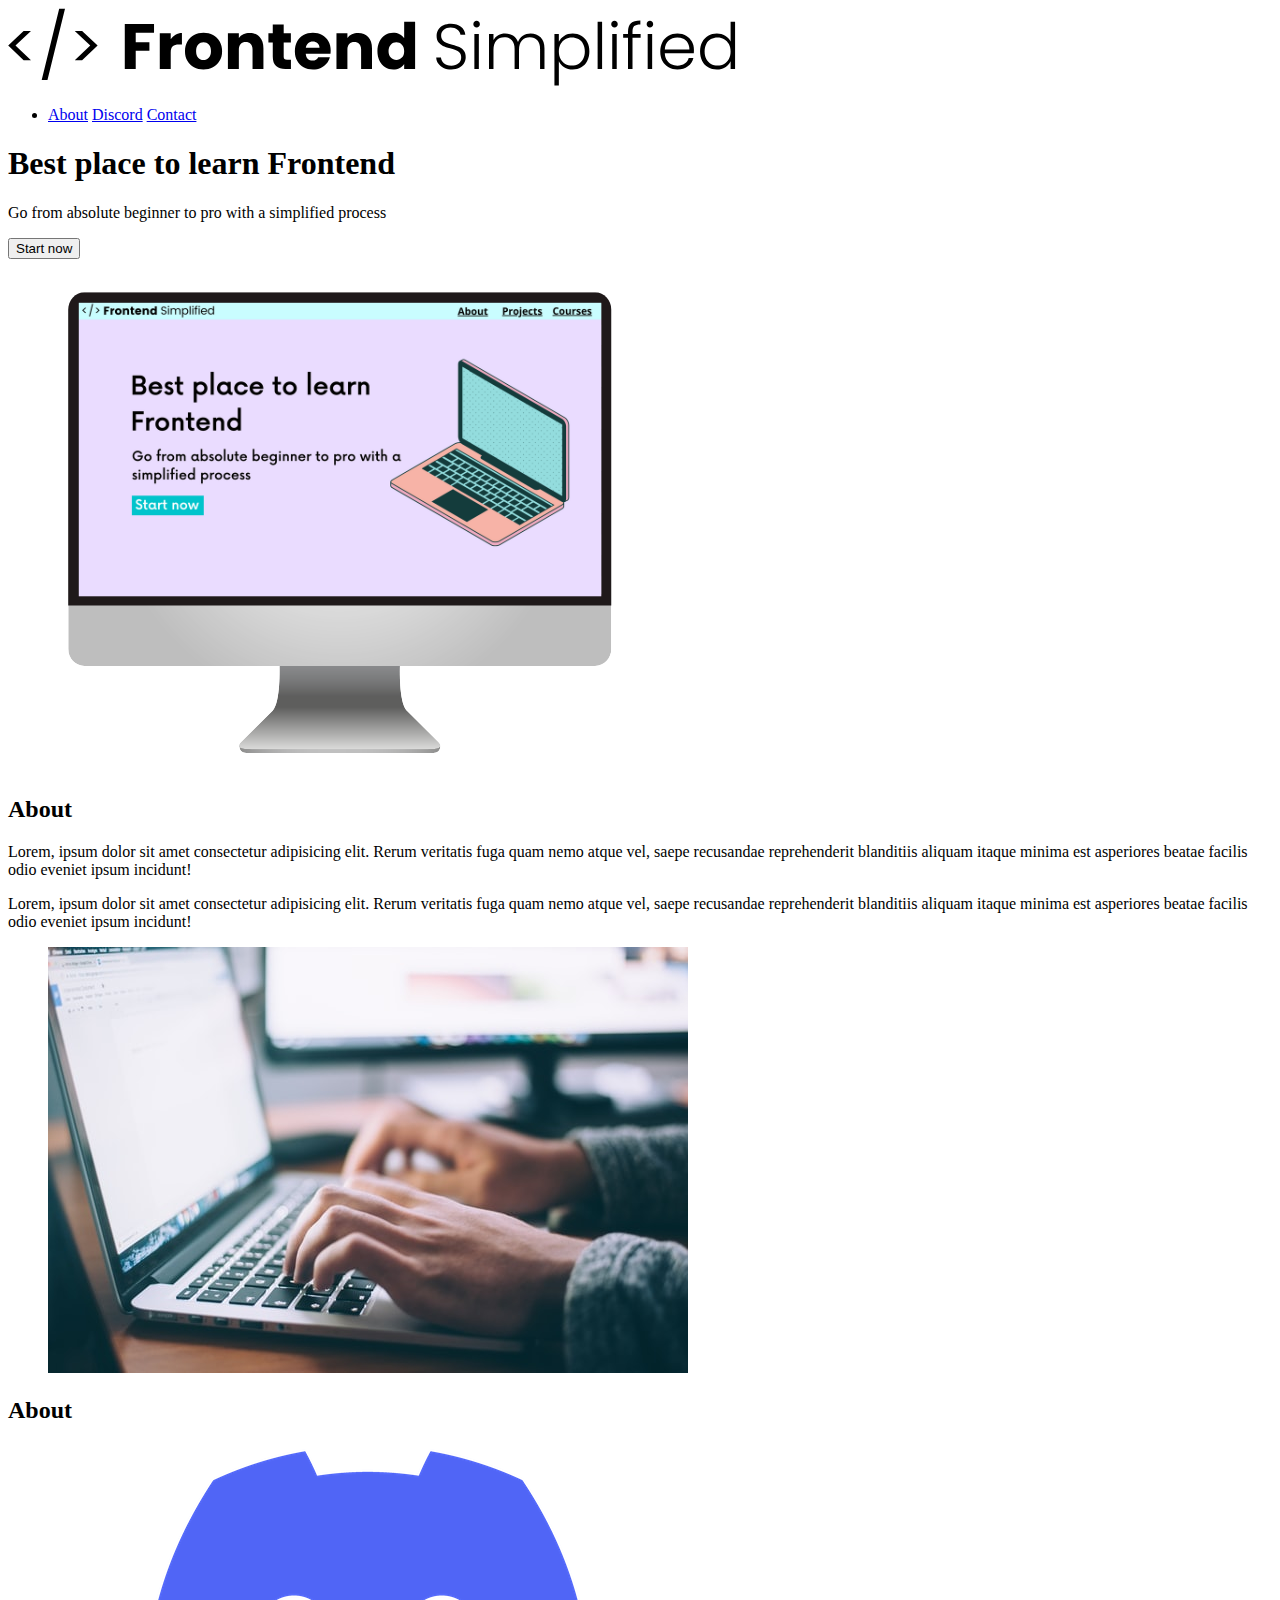
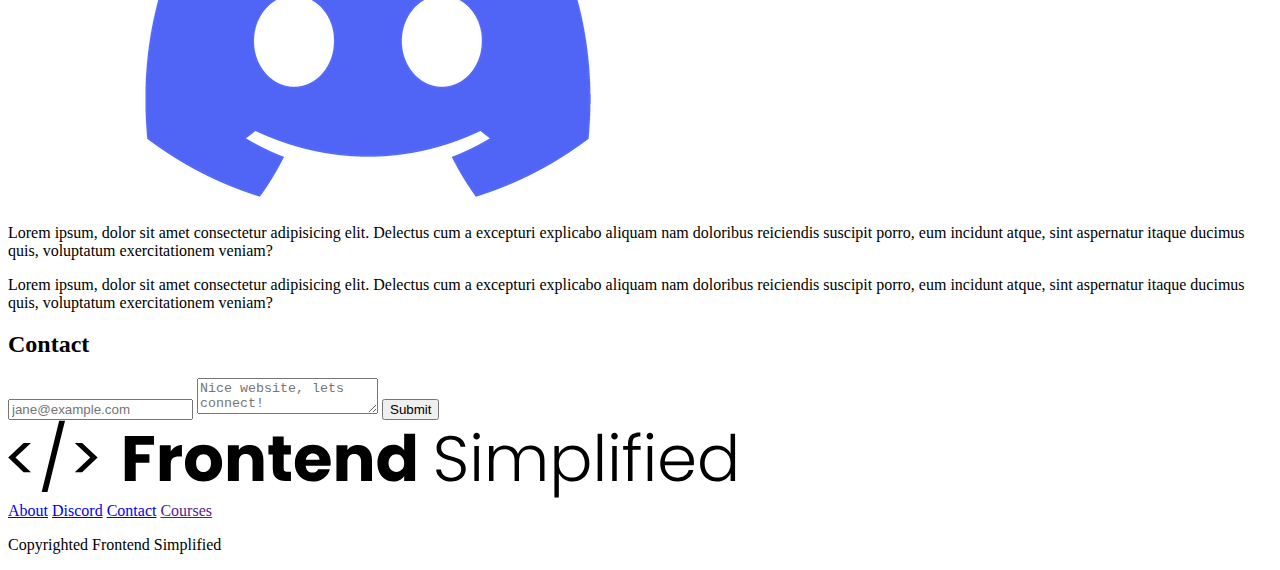
==== index.html @ a240bb8f "html practice" ====
<!DOCTYPE html>
<html lang="en">
  <head>
    <meta charset="UTF-8" />
    <meta http-equiv="X-UA-Compatible" content="IE=edge" />
    <meta name="viewport" content="width=device-width, initial-scale=1.0" />
    <title>Document</title>
    <link rel="stylesheet" href="styles.css" />
  </head>
  <body>
    <section>
      <nav>
        <img src="/HTML Practise Assets/FES.svg" alt="" />
        <ul>
          <li>
            <a href="#About">About</a>
            <a href="#Discord">Discord</a>
            <a href="#Contact">Contact</a>
          </li>
        </ul>
      </nav>
      <header>
        <div>
          <h1>Best place to learn Frontend</h1>
          <p>Go from absolute beginner to pro with a simplified process</p>
          <button>Start now</button>
        </div>
        <figure>
          <img src="/HTML Practise Assets/laptop.png" alt="Home page image" />
        </figure>
      </header>
    </section>
    <main>
      <section id="About">
        <h2>About</h2>
        <div>
          <p>
            Lorem, ipsum dolor sit amet consectetur adipisicing elit. Rerum
            veritatis fuga quam nemo atque vel, saepe recusandae reprehenderit
            blanditiis aliquam itaque minima est asperiores beatae facilis odio
            eveniet ipsum incidunt!
          </p>
          <p>
            Lorem, ipsum dolor sit amet consectetur adipisicing elit. Rerum
            veritatis fuga quam nemo atque vel, saepe recusandae reprehenderit
            blanditiis aliquam itaque minima est asperiores beatae facilis odio
            eveniet ipsum incidunt!
          </p>
        </div>
        <figure><img src="/HTML Practise Assets/about.jpg" alt="" /></figure>
      </section>
      <section id="Discord">
        <h2>About</h2>
        <figure><img src="/HTML Practise Assets/discord.png" alt="" /></figure>
        <div>
          <p>
            Lorem ipsum, dolor sit amet consectetur adipisicing elit. Delectus
            cum a excepturi explicabo aliquam nam doloribus reiciendis suscipit
            porro, eum incidunt atque, sint aspernatur itaque ducimus quis,
            voluptatum exercitationem veniam?
          </p>
          <p>
            Lorem ipsum, dolor sit amet consectetur adipisicing elit. Delectus
            cum a excepturi explicabo aliquam nam doloribus reiciendis suscipit
            porro, eum incidunt atque, sint aspernatur itaque ducimus quis,
            voluptatum exercitationem veniam?
          </p>
        </div>
      </section>
      <section id="Contact">
        <h2>Contact</h2>
        <form action="">
            <label for="Email"></label>
            <input type="" placeholder="jane@example.com">
            <label for="Message"></label>
            <textarea type="" placeholder="Nice website, lets connect!"></textarea>
            <button>Submit
            </button>
        </form>
      </section>
    </main>
    <footer>
        <img src="/HTML Practise Assets/FES.svg" alt="">
        <div>
            <a href="#About">About</a>
            <a href="#Discord">Discord</a>
            <a href="#Contact">Contact</a>
            <a href="">Courses</a>
        </div>
        <p>Copyrighted Frontend Simplified</p>
    </footer>
  </body>
</html>
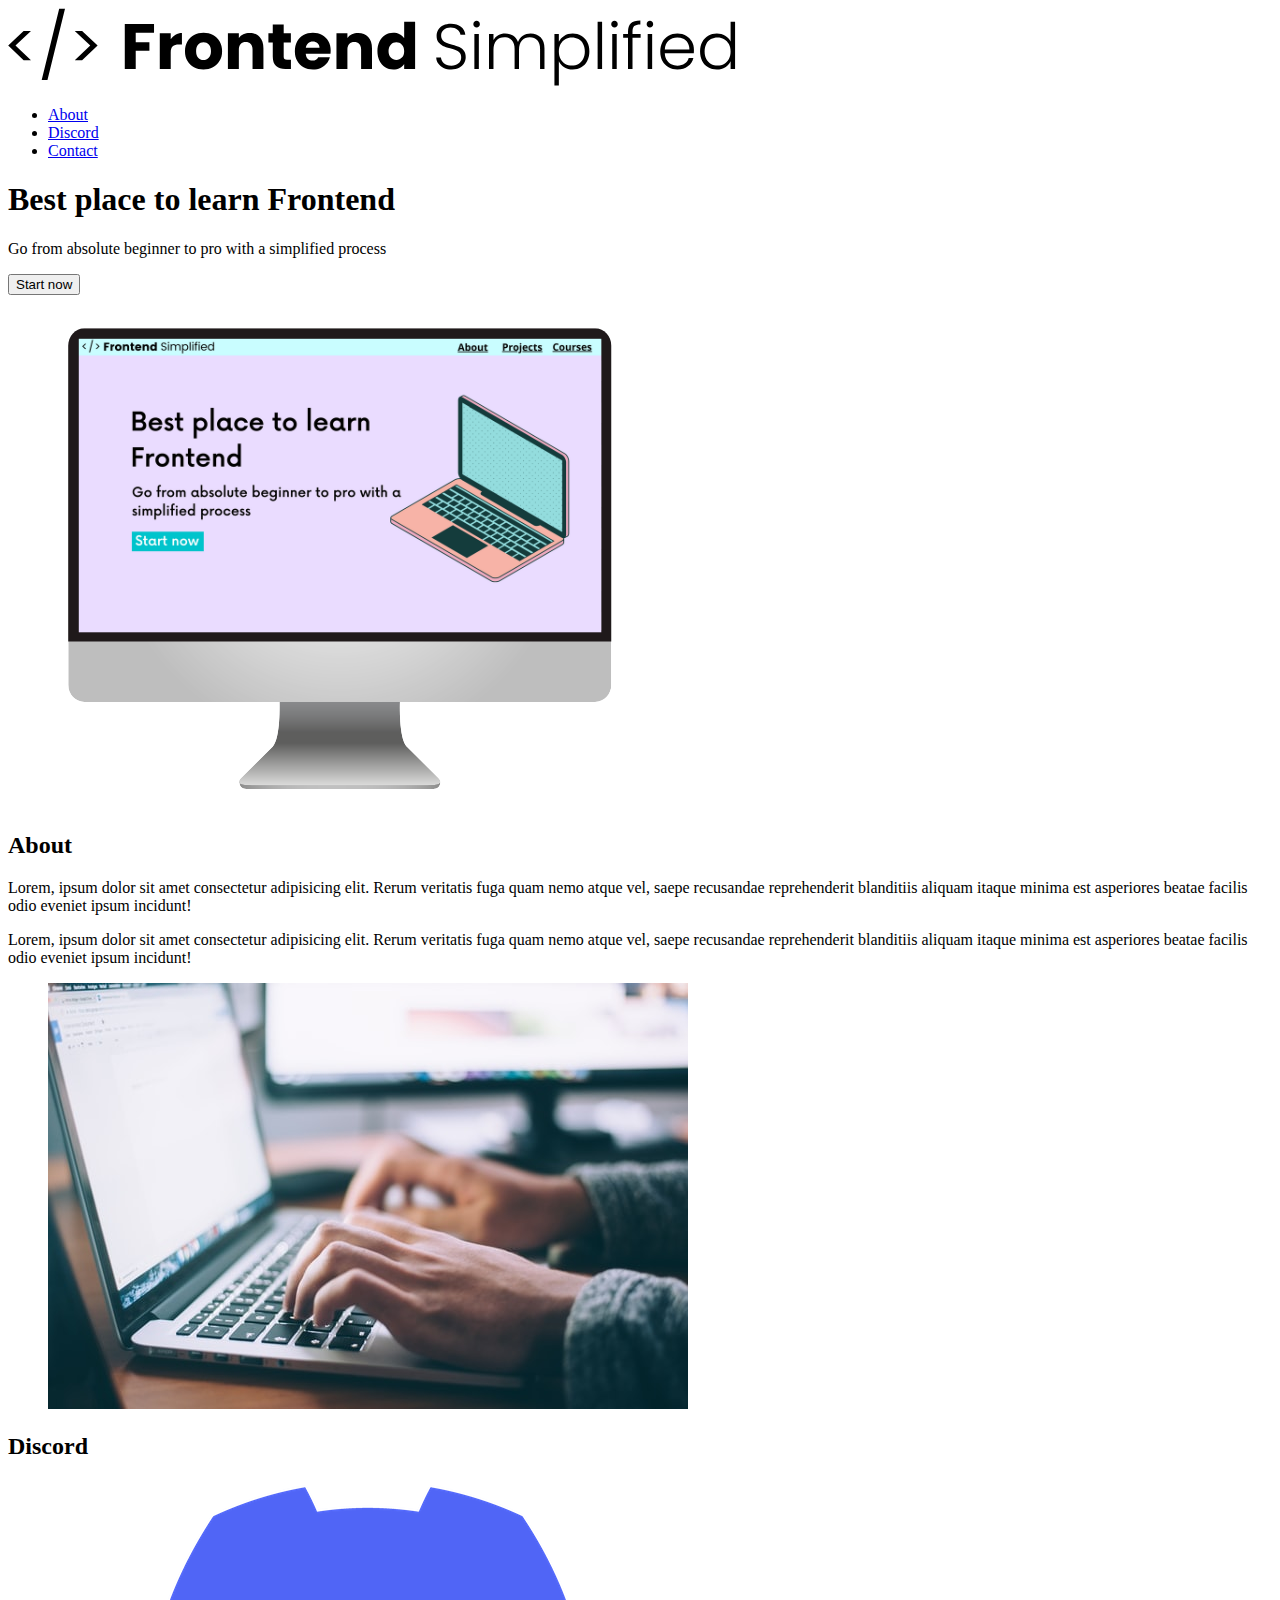
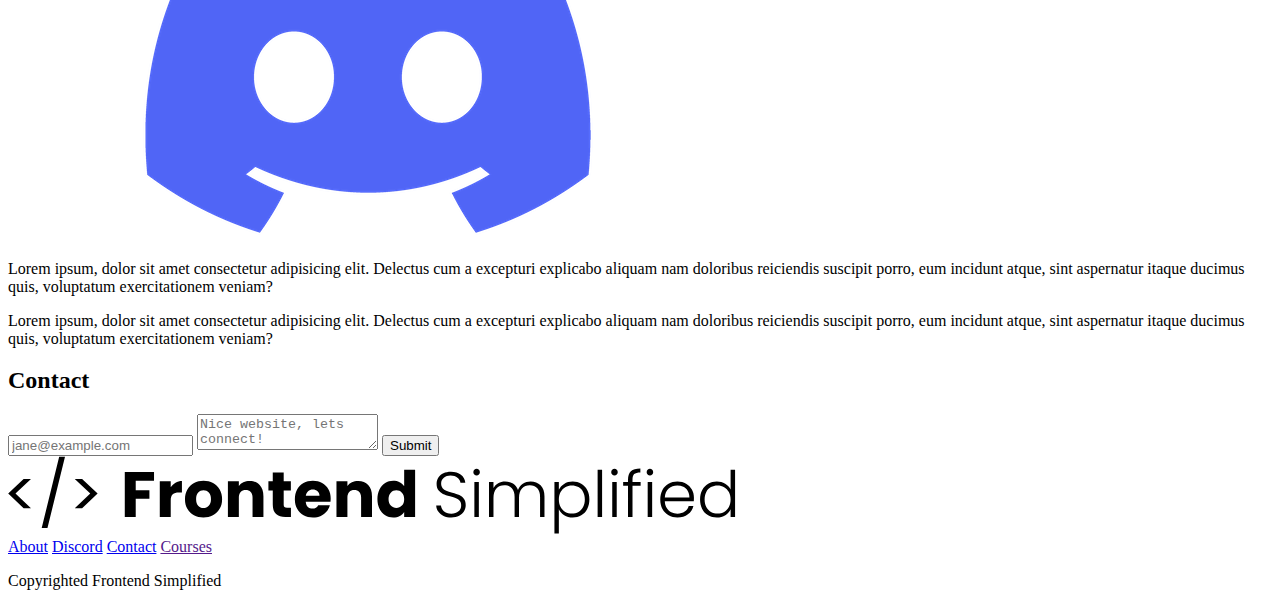
==== commit 78451027: "first website" ====
--- a/index.html
+++ b/index.html
@@ -12,10 +12,9 @@
       <nav>
         <img src="/HTML Practise Assets/FES.svg" alt="" />
         <ul>
-          <li>
-            <a href="#About">About</a>
-            <a href="#Discord">Discord</a>
-            <a href="#Contact">Contact</a>
+          <li> <a href="#About">About</a></li>
+            <li> <a href="#Discord">Discord</a></li>
+            <li> <a href="#Contact">Contact</a></li>
           </li>
         </ul>
       </nav>
@@ -50,7 +49,7 @@
         <figure><img src="/HTML Practise Assets/about.jpg" alt="" /></figure>
       </section>
       <section id="Discord">
-        <h2>About</h2>
+        <h2>Discord</h2>
         <figure><img src="/HTML Practise Assets/discord.png" alt="" /></figure>
         <div>
           <p>
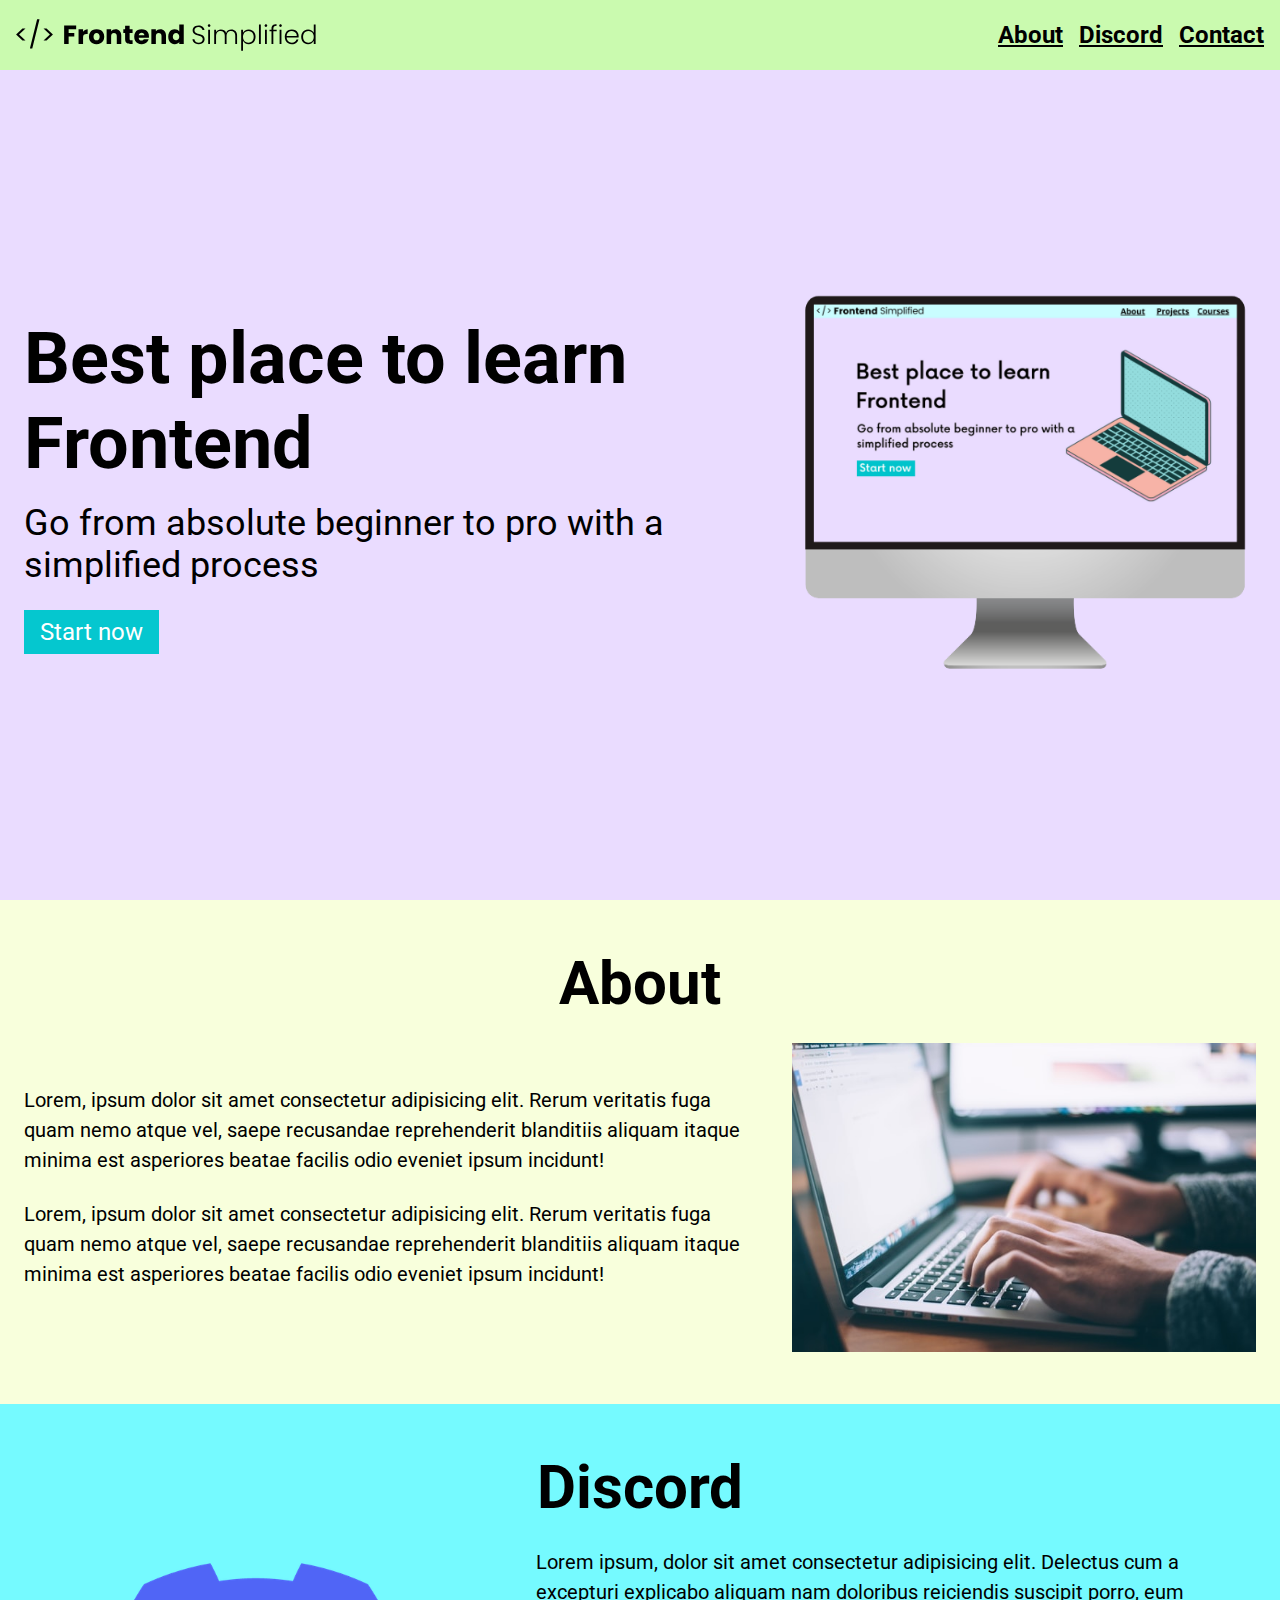
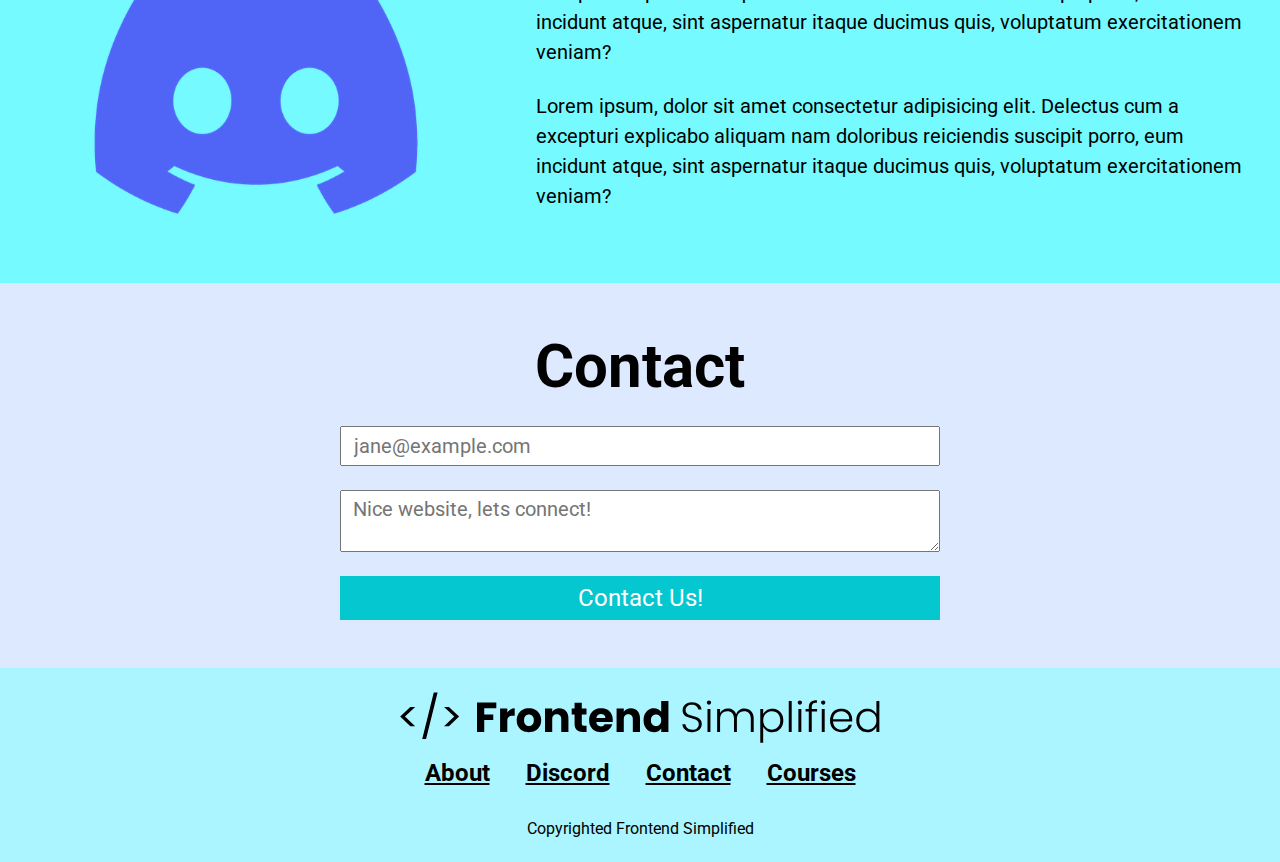
==== commit b138130b: "novupdate" ====
--- a/index.html
+++ b/index.html
@@ -10,7 +10,7 @@
   <body>
     <section>
       <nav>
-        <img src="/HTML Practise Assets/FES.svg" alt="" />
+        <img class="logo" src="/HTML Practise Assets/FES.svg" alt="" />
         <ul>
           <li> <a href="#About">About</a></li>
             <li> <a href="#Discord">Discord</a></li>
@@ -19,72 +19,93 @@
         </ul>
       </nav>
       <header>
+        <div class="row">
         <div>
           <h1>Best place to learn Frontend</h1>
-          <p>Go from absolute beginner to pro with a simplified process</p>
+          <p class ="subheader">Go from absolute beginner to pro with a simplified process</p>
           <button>Start now</button>
         </div>
         <figure>
           <img src="/HTML Practise Assets/laptop.png" alt="Home page image" />
         </figure>
+      </div>
       </header>
     </section>
     <main>
+
+
       <section id="About">
         <h2>About</h2>
-        <div>
-          <p>
+        <div class="row">
+        <div class="section__description">
+        <div class="section__description--wrapper">
+          <p class="section__description--para">
             Lorem, ipsum dolor sit amet consectetur adipisicing elit. Rerum
             veritatis fuga quam nemo atque vel, saepe recusandae reprehenderit
             blanditiis aliquam itaque minima est asperiores beatae facilis odio
             eveniet ipsum incidunt!
           </p>
-          <p>
+          <p class="section__description--para">
             Lorem, ipsum dolor sit amet consectetur adipisicing elit. Rerum
             veritatis fuga quam nemo atque vel, saepe recusandae reprehenderit
             blanditiis aliquam itaque minima est asperiores beatae facilis odio
             eveniet ipsum incidunt!
           </p>
         </div>
-        <figure><img src="/HTML Practise Assets/about.jpg" alt="" /></figure>
+        <figure class="about__image--wrapper">
+          <img src="/HTML Practise Assets/about.jpg" alt="" /></figure>
+      </div>
+    </div>
       </section>
+
+
       <section id="Discord">
         <h2>Discord</h2>
-        <figure><img src="/HTML Practise Assets/discord.png" alt="" /></figure>
-        <div>
-          <p>
+        <div class="row">
+<div class="section__description">
+        <figure class="about__image--wrapper">
+          <img src="/HTML Practise Assets/discord.png" alt="" /></figure>
+        <div class="section__description--wrapper">
+          <p class="section__description--para">
             Lorem ipsum, dolor sit amet consectetur adipisicing elit. Delectus
             cum a excepturi explicabo aliquam nam doloribus reiciendis suscipit
             porro, eum incidunt atque, sint aspernatur itaque ducimus quis,
             voluptatum exercitationem veniam?
           </p>
-          <p>
+          <p class="section__description--para">
             Lorem ipsum, dolor sit amet consectetur adipisicing elit. Delectus
             cum a excepturi explicabo aliquam nam doloribus reiciendis suscipit
             porro, eum incidunt atque, sint aspernatur itaque ducimus quis,
             voluptatum exercitationem veniam?
           </p>
         </div>
+      </div>
+    </div>
       </section>
+
+
       <section id="Contact">
         <h2>Contact</h2>
         <form action="">
             <label for="Email"></label>
-            <input type="" placeholder="jane@example.com">
+            <input type="email" placeholder="jane@example.com">
             <label for="Message"></label>
             <textarea type="" placeholder="Nice website, lets connect!"></textarea>
-            <button>Submit
+            <button>Contact Us!
             </button>
         </form>
       </section>
     </main>
+
+
     <footer>
-        <img src="/HTML Practise Assets/FES.svg" alt="">
-        <div>
-            <a href="#About">About</a>
-            <a href="#Discord">Discord</a>
-            <a href="#Contact">Contact</a>
-            <a href="">Courses</a>
+
+        <img class="footerpic" src="/HTML Practise Assets/FES.svg" alt="">
+        <div class="footer_links">
+            <a class="footer_link" href="#About">About</a>
+            <a class="footer_link" href="#Discord">Discord</a>
+            <a class="footer_link" href="#Contact">Contact</a>
+            <a class="footer_link" href="">Courses</a>
         </div>
         <p>Copyrighted Frontend Simplified</p>
     </footer>
--- a/styles.css
+++ b/styles.css
@@ -0,0 +1,207 @@
+@import url('https://fonts.googleapis.com/css2?family=Roboto:wght@300;400;500;700&display=swap');
+
+*{
+    padding: 0;
+    margin: 0;
+    font-family: 'Roboto', sans-serif;
+    box-sizing: border-box;
+
+}
+
+nav{
+background-color: #cafaaf;
+display: flex;
+justify-content: space-between;
+align-items: center;
+padding: 0 16px;
+height: 70px;
+
+}
+
+.logo{
+    width: 300px;
+}
+
+
+ul{
+    display: flex;
+    
+}
+
+li{
+    list-style-type: none;
+    padding-left: 16px;
+    font-size: 22px;
+}
+
+a{
+    color: black;
+    font-size: 24px;
+    font-weight: bold;
+}
+
+header{
+background-color: #eadcff;
+height: calc(100vh - 70px);
+padding: 24px;
+display: flex;
+justify-content: center;
+}
+
+h1{
+    font-size: 72px;
+}
+
+.subheader{
+font-size: 36px;
+margin: 16px 0 24px 0;
+}
+
+button{
+    background-color: #05c7cf;
+    color: white;
+    border: none;
+    padding: 8px 16px;
+    font-size: 24px;
+    cursor: pointer;
+}
+
+.row{
+    width: 100%;
+    max-width: 1300px;
+    display: flex;
+align-items: center;
+justify-content: center;
+margin: 0 auto;
+}
+
+#About,
+#Discord,
+#Contact,
+footer{
+    padding: 48px 0;
+}
+
+/*
+
+ABOUT
+
+*/
+
+
+
+
+#About{
+    background-color: #f8ffdc;
+}
+
+h2{
+    font-size: 60px;
+    text-align: center;
+    margin-bottom: 24px;
+}
+
+.section__description{
+    display: flex;
+    justify-content: center;
+    align-items: center;
+
+}
+
+.about__image--wrapper{
+width: 40%;
+
+
+}
+
+img{
+    width: 100%;
+}
+
+.section__description--wrapper{
+    width: 60%;
+
+}
+
+.section__description--wrapper,
+.about__image--wrapper{
+padding: 0 24px;
+
+}
+
+.section__description--para{
+    font-size: 20px;
+    line-height: 1.5;
+    margin-bottom: 24px;
+
+}
+
+
+/*
+
+DISCORD
+
+*/
+
+
+#Discord{
+    background-color:#75faff;
+}
+
+/*
+
+CONTACT
+
+*/
+
+#Contact{
+    background-color: #dce9ff;
+}
+
+form{
+    width: 100%;
+    max-width: 600px;
+    display: flex;
+    flex-direction: column;
+    margin: 0 auto;
+}
+
+input,textarea{
+    margin-bottom: 24px;
+    font-size: 20px;
+    padding: 6px 12px;
+}
+
+/*
+
+FOOTER
+
+*/
+
+
+.footerpic{
+    max-width: 480px;
+    margin-bottom: 16px;
+
+
+}
+
+
+footer {
+background-color: #aaf5ff;
+display: flex;
+flex-direction: column;
+align-items: center;
+padding: 24px 0;
+}
+
+.footer_links{
+margin-bottom: 32px;
+
+ 
+}
+
+.footer_link{
+    padding: 0 16px;
+}
+
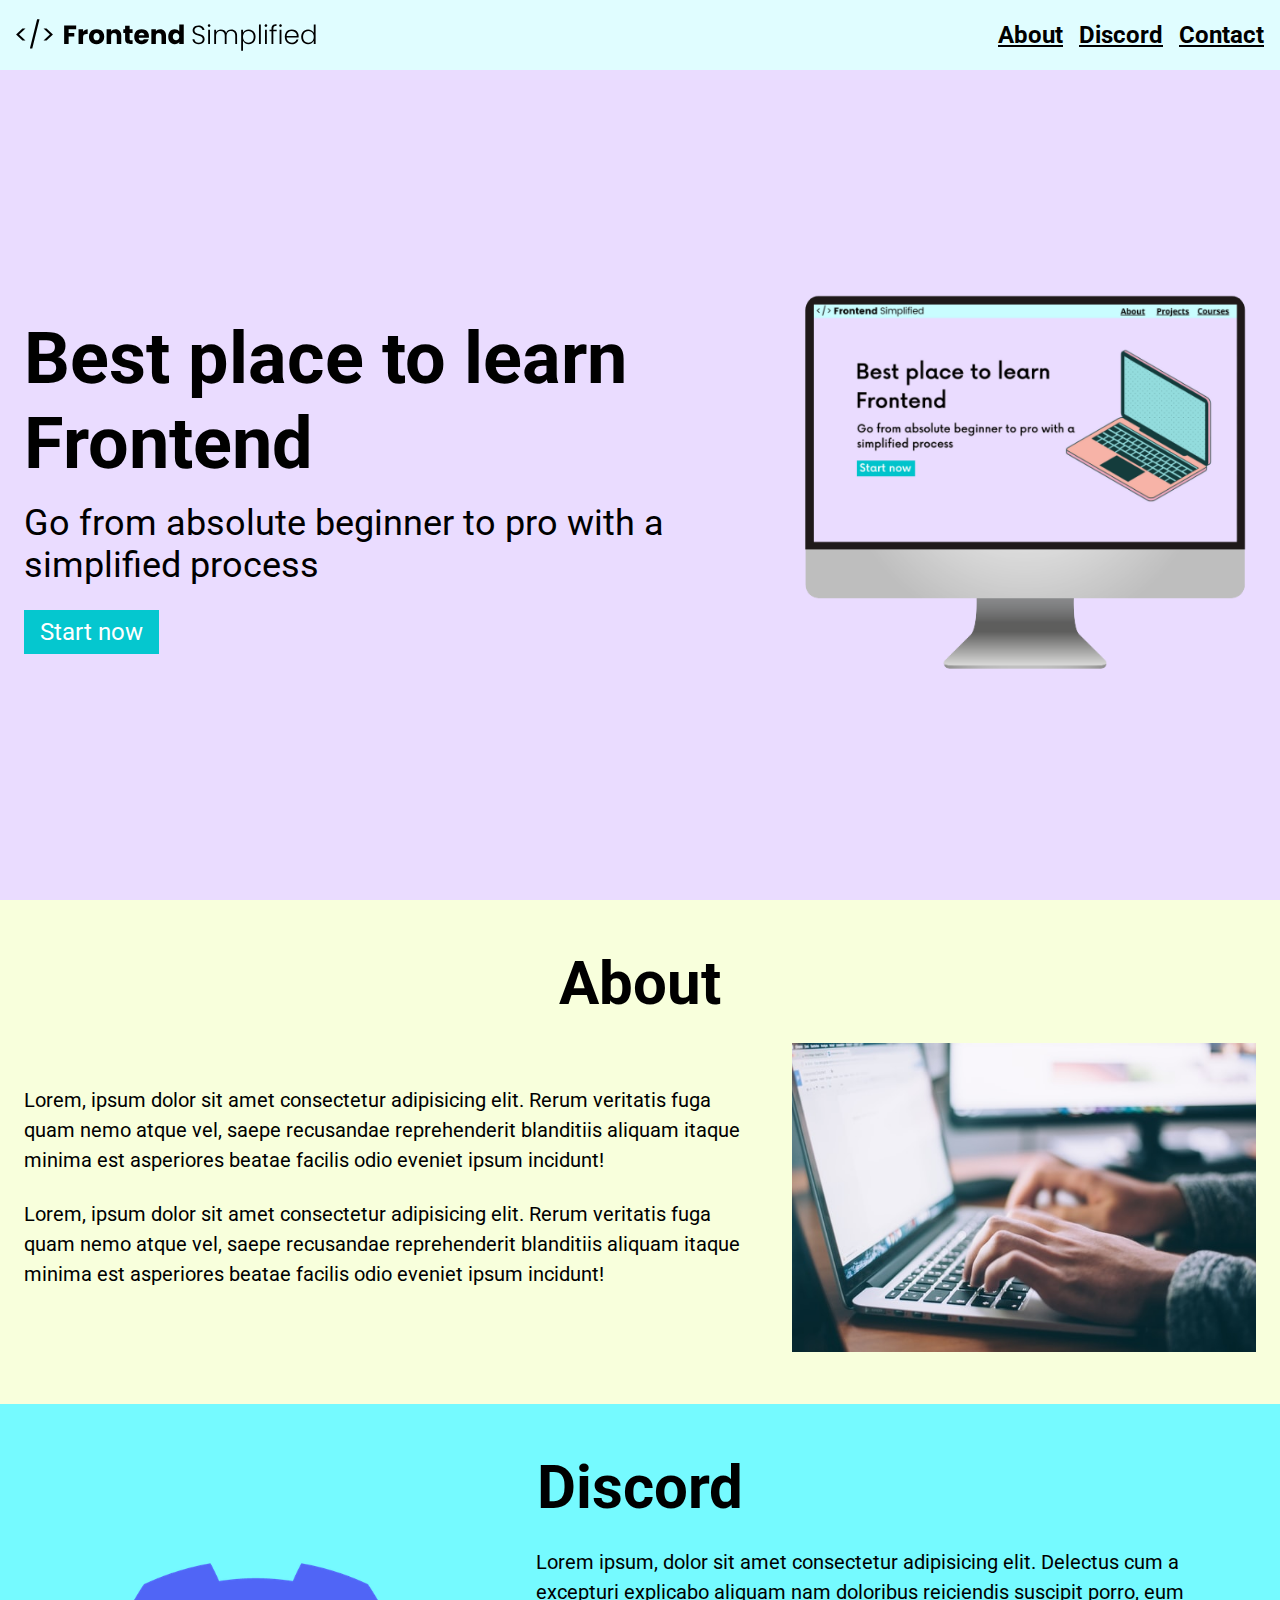
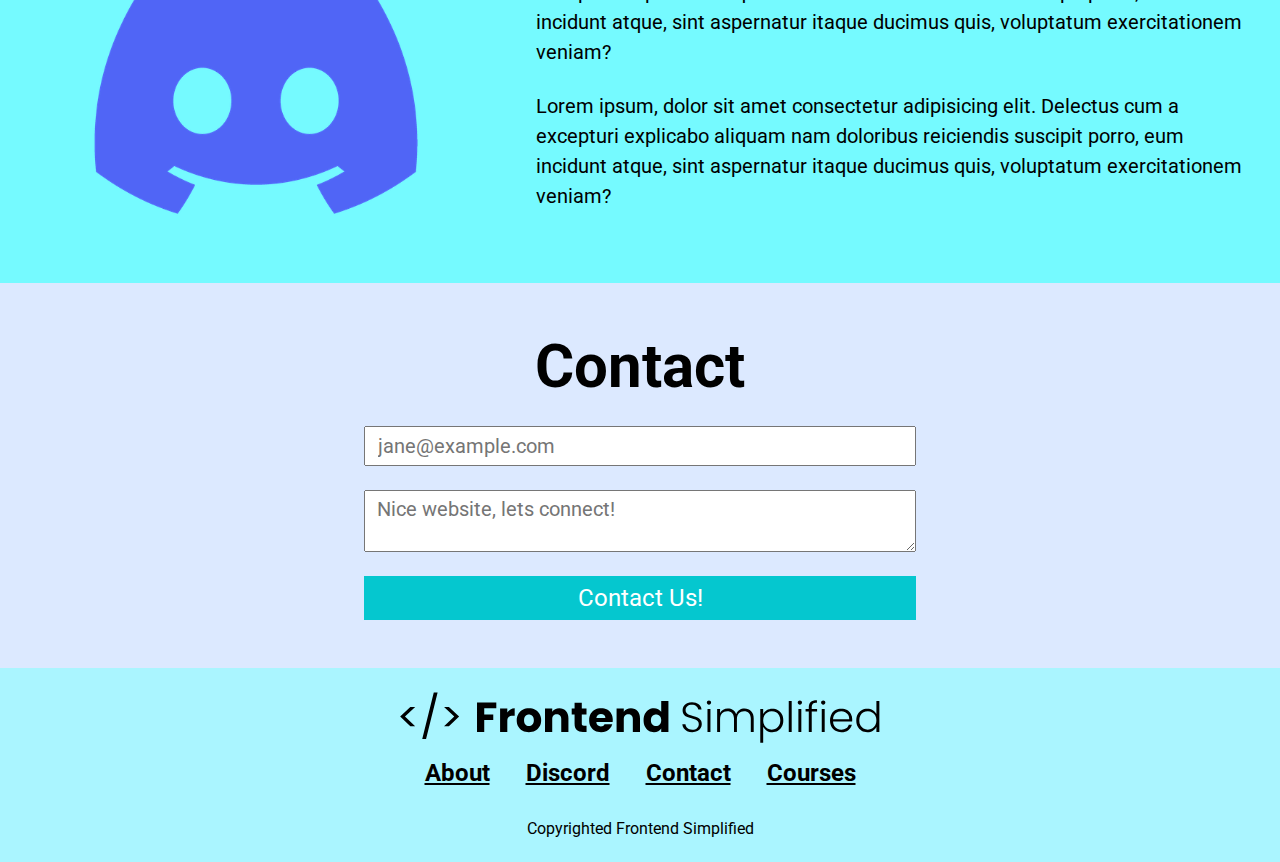
==== commit 49805da3: "@media" ====
--- a/index.html
+++ b/index.html
@@ -9,6 +9,8 @@
   </head>
   <body>
     <section>
+
+
       <nav>
         <img class="logo" src="/HTML Practise Assets/FES.svg" alt="" />
         <ul>
@@ -18,12 +20,14 @@
           </li>
         </ul>
       </nav>
+
+
       <header>
         <div class="row">
-        <div>
+        <div class="home_description">
           <h1>Best place to learn Frontend</h1>
           <p class ="subheader">Go from absolute beginner to pro with a simplified process</p>
-          <button>Start now</button>
+          <button class="home_description--button">Start now</button>
         </div>
         <figure>
           <img src="/HTML Practise Assets/laptop.png" alt="Home page image" />
--- a/styles.css
+++ b/styles.css
@@ -9,7 +9,7 @@
 }
 
 nav{
-background-color: #cafaaf;
+background-color: #e0fdff;
 display: flex;
 justify-content: space-between;
 align-items: center;
@@ -164,6 +164,7 @@
     display: flex;
     flex-direction: column;
     margin: 0 auto;
+    padding: 0 24px;
 }
 
 input,textarea{
@@ -205,3 +206,74 @@
     padding: 0 16px;
 }
 
+
+
+@media(max-width: 728px){
+
+    .row{flex-direction: column;
+
+    }
+.home_description{
+    margin-bottom: 24px;
+    display: flex;
+    flex-direction: column;
+    align-items: center;
+
+}
+
+h1{
+    text-align: center;
+    font-size: 60px;
+}
+
+.subheader{
+    text-align: center;
+    font-size: 28px;
+}
+
+.home_description--button{
+    max-width: 240px;
+    
+}
+
+ul{
+    display: none;
+}
+
+.section__description{
+    display: flex;
+    flex-direction: column;
+}
+
+.section__description--wrapper{
+
+    width: 100%;
+}
+
+.about__image--wrapper{
+    width: 100%;
+}
+
+#Discord .section__description{
+    flex-direction: column-reverse;
+}
+
+footer{
+    padding: 48px 24px;
+}
+
+.footerpic{
+    max-width: 360px;
+
+}
+
+.footer_link{
+
+    padding: 0 4px;
+    font-size: 18px;
+}
+
+.footer_links{
+    margin-bottom: 24px;
+}
+}